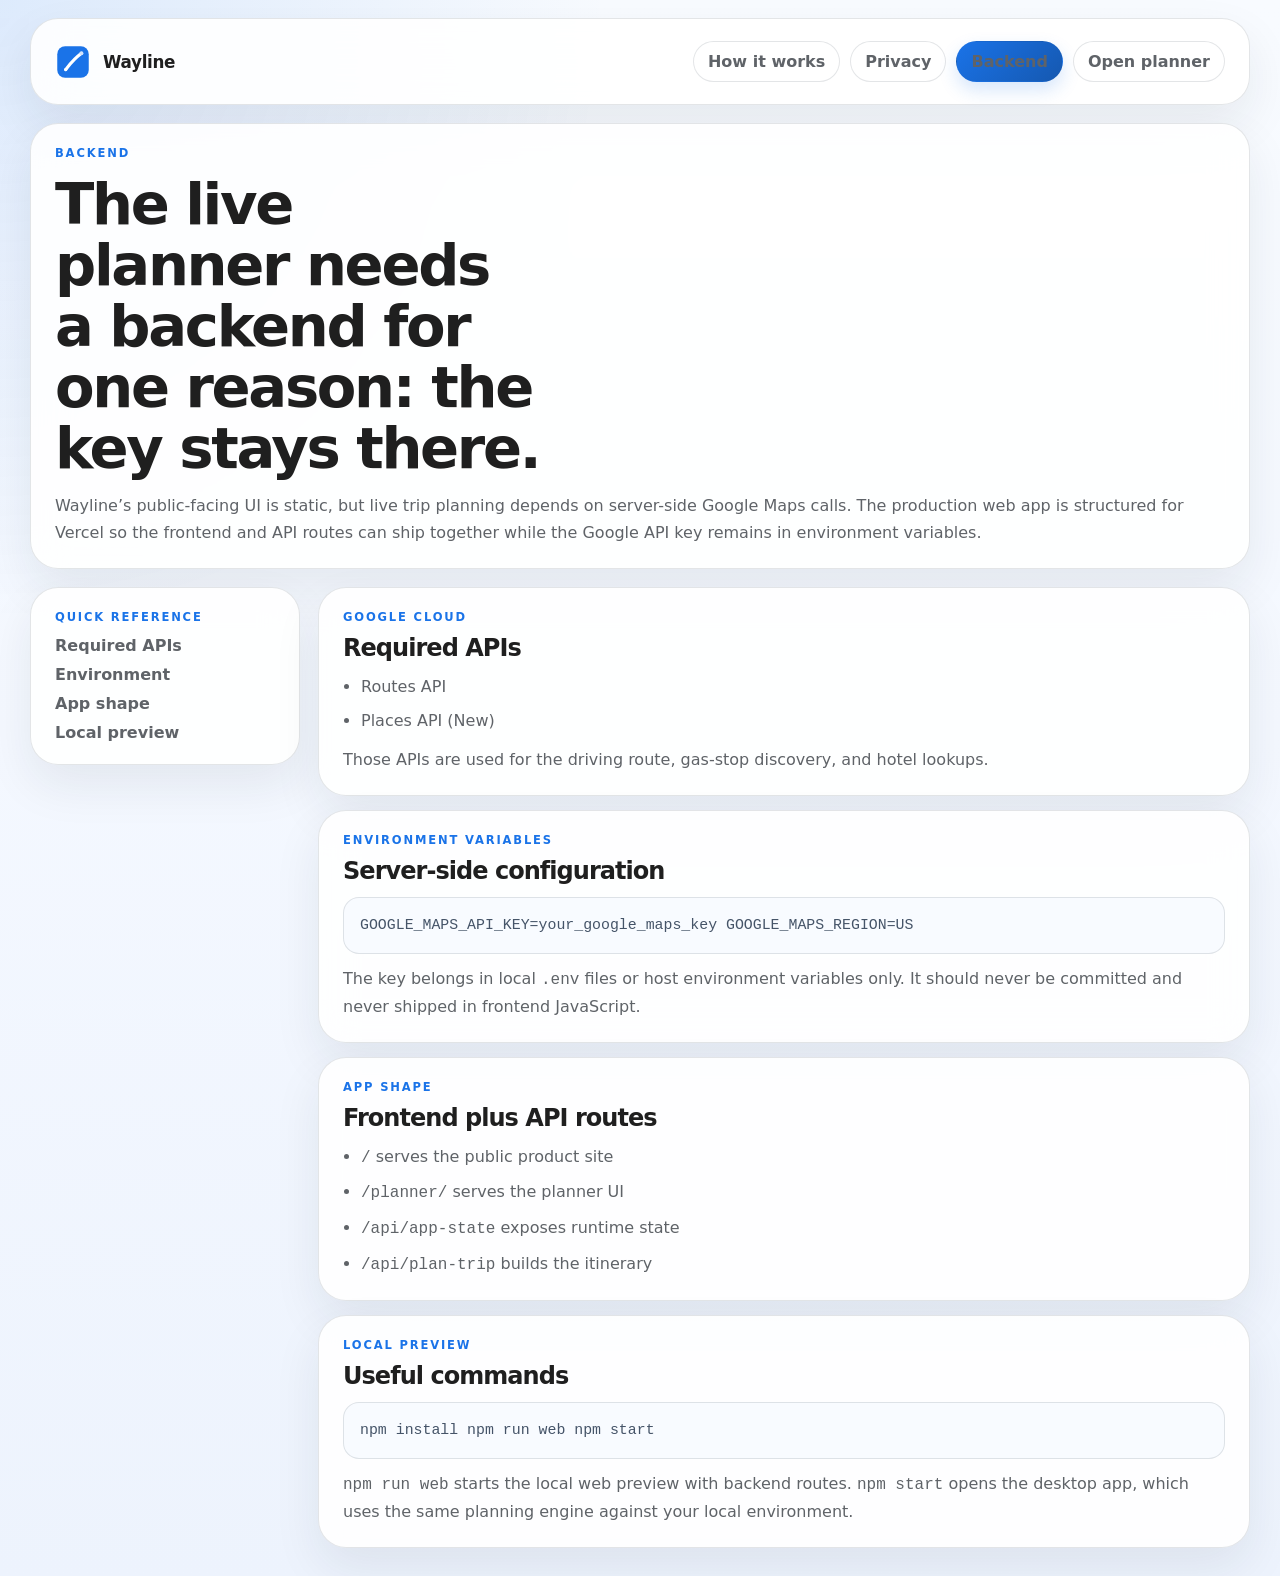
==== backend/index.html @ 6472df56 "Initial public Wayline site" ====
<!doctype html>
<html lang="en">
  <head>
    <meta charset="UTF-8" />
    <meta name="viewport" content="width=device-width, initial-scale=1.0" />
    <title>Wayline Backend</title>
    <link rel="icon" type="image/svg+xml" href="../assets/wayline-mark.svg" />
    <link rel="stylesheet" href="../styles.css" />
  </head>
  <body>
    <div class="site-shell">
      <header class="site-header">
        <a class="brand" href="../">
          <img src="../assets/wayline-mark.svg" alt="Wayline logo" />
          <span>Wayline</span>
        </a>

        <nav class="site-nav">
          <a href="../how-it-works/">How it works</a>
          <a href="../privacy/">Privacy</a>
          <a class="nav-emphasis" href="./">Backend</a>
          <a href="../planner/">Open planner</a>
        </nav>
      </header>

      <main>
        <section class="section doc-hero">
          <div class="eyebrow">Backend</div>
          <h1>The live planner needs a backend for one reason: the key stays there.</h1>
          <p>
            Wayline’s public-facing UI is static, but live trip planning depends on server-side Google Maps calls. The production web app is structured for Vercel so the frontend and API routes can ship together while the Google API key remains in environment variables.
          </p>
        </section>

        <div class="doc-grid">
          <aside class="toc">
            <div class="eyebrow">Quick reference</div>
            <nav>
              <a href="#apis">Required APIs</a>
              <a href="#env">Environment</a>
              <a href="#shape">App shape</a>
              <a href="#local">Local preview</a>
            </nav>
          </aside>

          <div class="doc-stack">
            <section class="doc-panel" id="apis">
              <div class="eyebrow">Google Cloud</div>
              <h2>Required APIs</h2>
              <ul class="plain-list">
                <li>Routes API</li>
                <li>Places API (New)</li>
              </ul>
              <p>Those APIs are used for the driving route, gas-stop discovery, and hotel lookups.</p>
            </section>

            <section class="doc-panel" id="env">
              <div class="eyebrow">Environment variables</div>
              <h2>Server-side configuration</h2>
              <div class="code-block">GOOGLE_MAPS_API_KEY=your_google_maps_key
GOOGLE_MAPS_REGION=US</div>
              <p>The key belongs in local <code>.env</code> files or host environment variables only. It should never be committed and never shipped in frontend JavaScript.</p>
            </section>

            <section class="doc-panel" id="shape">
              <div class="eyebrow">App shape</div>
              <h2>Frontend plus API routes</h2>
              <ul class="plain-list">
                <li><code>/</code> serves the public product site</li>
                <li><code>/planner/</code> serves the planner UI</li>
                <li><code>/api/app-state</code> exposes runtime state</li>
                <li><code>/api/plan-trip</code> builds the itinerary</li>
              </ul>
            </section>

            <section class="doc-panel" id="local">
              <div class="eyebrow">Local preview</div>
              <h2>Useful commands</h2>
              <div class="code-block">npm install
npm run web
npm start</div>
              <p>
                <code>npm run web</code> starts the local web preview with backend routes. <code>npm start</code> opens the desktop app, which uses the same planning engine against your local environment.
              </p>
            </section>
          </div>
        </div>
      </main>
    </div>
  </body>
</html>
---- styles.css ----
:root {
  --page: #f4f8ff;
  --page-deep: #edf3fd;
  --surface: rgba(255, 255, 255, 0.9);
  --surface-strong: rgba(255, 255, 255, 0.98);
  --surface-soft: #f8fbff;
  --line: rgba(59, 72, 89, 0.14);
  --line-strong: rgba(59, 72, 89, 0.22);
  --text: #1f1f1f;
  --muted: #5f6368;
  --muted-strong: #455468;
  --primary: #1a73e8;
  --primary-strong: #1558b0;
  --primary-soft: #e8f0fe;
  --shadow-lg: 0 20px 48px rgba(31, 41, 55, 0.08);
  --shadow-sm: 0 10px 24px rgba(31, 41, 55, 0.06);
  --radius-xl: 28px;
  --radius-lg: 22px;
  --radius-md: 16px;
  --font-body: system-ui, -apple-system, BlinkMacSystemFont, "Segoe UI", Roboto, Arial, sans-serif;
  --font-mono: "SFMono-Regular", Consolas, "Liberation Mono", monospace;
}

* {
  box-sizing: border-box;
}

html,
body {
  margin: 0;
  min-height: 100%;
  background:
    radial-gradient(circle at top left, rgba(26, 115, 232, 0.12), transparent 30%),
    linear-gradient(180deg, #f8fbff 0%, var(--page) 46%, var(--page-deep) 100%);
  color: var(--text);
  font-family: var(--font-body);
}

body {
  padding: 0 0 28px;
}

a {
  color: inherit;
  text-decoration: none;
}

img {
  display: block;
  max-width: 100%;
}

code {
  font-family: var(--font-mono);
}

.site-shell {
  width: min(1220px, calc(100% - 28px));
  margin: 18px auto 0;
}

.site-header,
.hero,
.section,
.quote-panel,
.toc,
.doc-panel {
  border: 1px solid var(--line);
  border-radius: var(--radius-xl);
  background: var(--surface);
  box-shadow: var(--shadow-lg);
  backdrop-filter: blur(18px);
}

.site-header,
.section,
.quote-panel,
.toc,
.doc-panel {
  padding: 22px 24px;
}

.site-header {
  display: flex;
  justify-content: space-between;
  align-items: center;
  gap: 16px;
}

.brand {
  display: inline-flex;
  align-items: center;
  gap: 12px;
  font-size: 1.05rem;
  font-weight: 700;
  letter-spacing: -0.02em;
}

.brand img {
  width: 36px;
  height: 36px;
}

.site-nav {
  display: flex;
  flex-wrap: wrap;
  align-items: center;
  justify-content: flex-end;
  gap: 10px;
}

.site-nav a,
.nav-emphasis,
.primary-link,
.secondary-link,
.mini-pill,
.tag-row span {
  display: inline-flex;
  align-items: center;
  justify-content: center;
  min-height: 40px;
  padding: 10px 14px;
  border-radius: 999px;
  border: 1px solid transparent;
  font-weight: 600;
  transition: transform 120ms ease, background 120ms ease, border-color 120ms ease, box-shadow 120ms ease;
}

.site-nav a {
  color: var(--muted);
}

.site-nav a:hover,
.primary-link:hover,
.secondary-link:hover {
  transform: translateY(-1px);
}

.nav-emphasis,
.primary-link {
  background: linear-gradient(135deg, var(--primary) 0%, var(--primary-strong) 100%);
  color: white;
  box-shadow: 0 8px 18px rgba(26, 115, 232, 0.18);
}

.secondary-link,
.mini-pill,
.tag-row span,
.site-nav a:not(.nav-emphasis) {
  border-color: var(--line);
  background: rgba(255, 255, 255, 0.88);
}

.hero,
.section,
.quote-panel {
  margin-top: 18px;
}

.hero {
  display: grid;
  grid-template-columns: minmax(0, 1.02fr) minmax(320px, 0.98fr);
  gap: 22px;
  padding: 28px;
  align-items: stretch;
}

.hero-copy,
.hero-panel,
.mini-board,
.section-heading,
.info-card,
.doc-hero,
.doc-panel {
  min-width: 0;
}

.eyebrow,
.mini-label {
  text-transform: uppercase;
  letter-spacing: 0.16em;
  font-size: 0.72rem;
  color: var(--primary);
  font-weight: 700;
}

.hero h1,
.hero h2,
.section-heading h2,
.info-card h3,
.doc-hero h1,
.doc-panel h2,
.doc-panel h3,
.quote-panel h2 {
  margin: 0;
  letter-spacing: -0.04em;
  line-height: 1.06;
  text-wrap: balance;
}

.hero h1 {
  max-width: 12ch;
  font-size: clamp(2.65rem, 5vw, 4.9rem);
}

.hero h2 {
  font-size: clamp(1.7rem, 2.6vw, 2.4rem);
}

.hero p,
.section-heading p,
.info-card p,
.hero-note,
.quote-panel p,
.doc-hero p,
.doc-panel p,
.doc-panel li,
.site-footer p {
  margin: 0;
  color: var(--muted);
  line-height: 1.66;
}

.hero-copy {
  display: grid;
  align-content: start;
  gap: 14px;
}

.cta-row,
.tag-row,
.quote-actions,
.doc-actions {
  display: flex;
  flex-wrap: wrap;
  gap: 10px;
}

.tag-row {
  margin-top: 6px;
}

.hero-panel {
  padding: 22px;
  border: 1px solid var(--line);
  border-radius: var(--radius-lg);
  background:
    linear-gradient(180deg, rgba(255, 255, 255, 0.98), rgba(245, 249, 255, 0.96)),
    radial-gradient(circle at top right, rgba(26, 115, 232, 0.12), transparent 26%);
  box-shadow: var(--shadow-sm);
}

.mini-board {
  display: grid;
  gap: 18px;
}

.mini-label-row,
.section-heading,
.quote-grid {
  display: flex;
  justify-content: space-between;
  align-items: flex-start;
  gap: 16px;
}

.mini-label-row > *,
.section-heading > *,
.quote-grid > * {
  min-width: 0;
}

.route-strip {
  display: grid;
  grid-template-columns: repeat(7, minmax(0, 1fr));
  gap: 8px;
  align-items: center;
}

.route-stop,
.info-card,
.mini-grid article {
  border: 1px solid var(--line);
  border-radius: var(--radius-lg);
  background: var(--surface-strong);
  box-shadow: var(--shadow-sm);
}

.route-stop {
  padding: 14px 12px;
  text-align: center;
}

.route-stop span {
  display: block;
  margin-bottom: 6px;
  color: var(--muted);
  font-size: 0.82rem;
}

.route-stop strong {
  display: block;
  font-size: 0.98rem;
}

.route-connector {
  height: 2px;
  border-radius: 999px;
  background: linear-gradient(90deg, rgba(26, 115, 232, 0.28), rgba(26, 115, 232, 0.72));
}

.mini-grid,
.card-grid,
.doc-stack {
  display: grid;
  gap: 14px;
}

.mini-grid {
  grid-template-columns: repeat(3, minmax(0, 1fr));
}

.mini-grid article,
.info-card {
  padding: 18px;
}

.mini-grid strong,
.info-card h3 {
  display: block;
  margin-bottom: 8px;
}

.hero-note {
  padding: 15px 16px;
  border-radius: var(--radius-md);
  background: var(--primary-soft);
  color: var(--muted-strong);
  border: 1px solid rgba(26, 115, 232, 0.14);
}

.section-heading {
  margin-bottom: 18px;
}

.section-heading h2 {
  font-size: clamp(2rem, 3.8vw, 3.4rem);
  max-width: 15ch;
}

.section-heading p {
  max-width: 40rem;
}

.four-up {
  grid-template-columns: repeat(4, minmax(0, 1fr));
}

.three-up {
  grid-template-columns: repeat(3, minmax(0, 1fr));
}

.split {
  grid-template-columns: repeat(2, minmax(0, 1fr));
}

.plain-list,
.steps {
  margin: 0;
  padding-left: 18px;
  color: var(--muted);
  line-height: 1.66;
}

.plain-list li + li,
.steps li + li {
  margin-top: 8px;
}

.quote-panel {
  padding: 26px 28px;
  background:
    linear-gradient(180deg, rgba(255, 255, 255, 0.98), rgba(245, 249, 255, 0.94)),
    radial-gradient(circle at top right, rgba(26, 115, 232, 0.1), transparent 28%);
}

.quote-grid {
  align-items: center;
}

.quote-actions {
  flex-direction: column;
  align-items: flex-start;
  max-width: 32rem;
}

.doc-hero {
  display: grid;
  gap: 14px;
}

.doc-hero h1 {
  font-size: clamp(2.4rem, 4.5vw, 4.4rem);
  max-width: 13ch;
}

.doc-grid {
  display: grid;
  grid-template-columns: 270px minmax(0, 1fr);
  gap: 18px;
  margin-top: 18px;
}

.toc {
  position: sticky;
  top: 18px;
  align-self: start;
}

.toc nav {
  display: grid;
  gap: 10px;
  margin-top: 12px;
}

.toc a {
  color: var(--muted);
  font-weight: 600;
}

.toc a:hover {
  color: var(--muted-strong);
}

.doc-panel {
  display: grid;
  gap: 12px;
}

.code-block {
  margin: 0;
  padding: 16px;
  border-radius: var(--radius-md);
  border: 1px solid var(--line);
  background: var(--surface-soft);
  overflow-x: auto;
  font-family: var(--font-mono);
  font-size: 0.93rem;
  line-height: 1.58;
  color: var(--muted-strong);
}

.site-footer {
  display: flex;
  justify-content: space-between;
  align-items: flex-start;
  gap: 18px;
  margin-top: 18px;
  padding: 18px 6px 0;
}

.site-footer strong {
  display: block;
  margin-bottom: 6px;
}

.footer-links {
  display: flex;
  flex-wrap: wrap;
  gap: 16px;
  justify-content: flex-end;
}

.footer-links a {
  color: var(--muted);
  font-weight: 600;
}

.footer-links a:hover {
  color: var(--muted-strong);
}

@media (max-width: 1160px) {
  .hero,
  .four-up,
  .three-up,
  .split,
  .mini-grid,
  .doc-grid {
    grid-template-columns: 1fr;
  }

  .route-strip {
    grid-template-columns: 1fr;
  }

  .route-connector {
    height: 14px;
    width: 2px;
    justify-self: center;
  }

  .section-heading,
  .mini-label-row,
  .quote-grid,
  .site-footer {
    flex-direction: column;
  }

  .section-heading h2,
  .doc-hero h1 {
    max-width: none;
  }

  .toc {
    position: static;
  }
}

@media (max-width: 760px) {
  .site-shell {
    width: min(100% - 18px, 1220px);
    margin-top: 10px;
  }

  .site-header,
  .hero,
  .section,
  .quote-panel,
  .toc,
  .doc-panel {
    padding: 18px;
  }

  .site-header {
    flex-direction: column;
    align-items: flex-start;
  }

  .site-nav {
    width: 100%;
    justify-content: flex-start;
  }

  .hero h1 {
    max-width: none;
    font-size: 2.75rem;
  }

  .section-heading h2 {
    font-size: 2.25rem;
  }
}
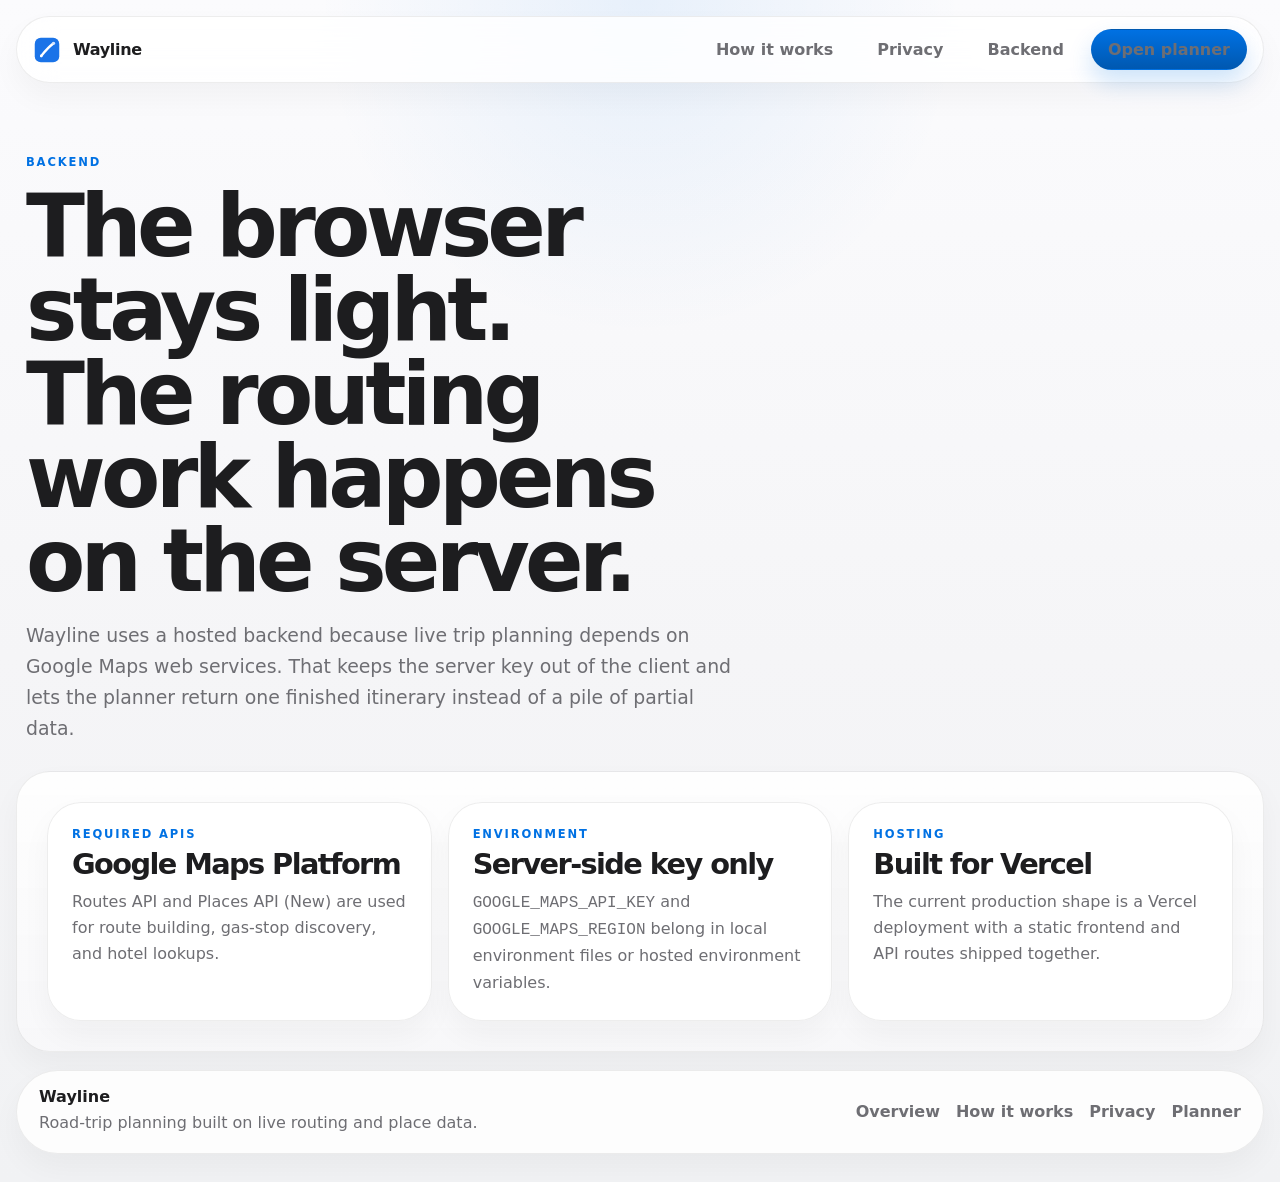
==== commit 145476d3: "Refresh Wayline public site" ====
--- a/backend/index.html
+++ b/backend/index.html
@@ -18,74 +18,56 @@
         <nav class="site-nav">
           <a href="../how-it-works/">How it works</a>
           <a href="../privacy/">Privacy</a>
-          <a class="nav-emphasis" href="./">Backend</a>
-          <a href="../planner/">Open planner</a>
+          <a class="nav-current" href="./">Backend</a>
+          <a class="nav-action" href="../planner/">Open planner</a>
         </nav>
       </header>
 
       <main>
-        <section class="section doc-hero">
-          <div class="eyebrow">Backend</div>
-          <h1>The live planner needs a backend for one reason: the key stays there.</h1>
-          <p>
-            Wayline’s public-facing UI is static, but live trip planning depends on server-side Google Maps calls. The production web app is structured for Vercel so the frontend and API routes can ship together while the Google API key remains in environment variables.
-          </p>
+        <section class="hero hero-page">
+          <div class="hero-copy">
+            <div class="eyebrow">Backend</div>
+            <h1>The browser stays light. The routing work happens on the server.</h1>
+            <p class="hero-summary">
+              Wayline uses a hosted backend because live trip planning depends on Google Maps web services. That keeps the server key out of the client and lets the planner return one finished itinerary instead of a pile of partial data.
+            </p>
+          </div>
         </section>
 
-        <div class="doc-grid">
-          <aside class="toc">
-            <div class="eyebrow">Quick reference</div>
-            <nav>
-              <a href="#apis">Required APIs</a>
-              <a href="#env">Environment</a>
-              <a href="#shape">App shape</a>
-              <a href="#local">Local preview</a>
-            </nav>
-          </aside>
+        <section class="section section-dark">
+          <div class="feature-grid">
+            <article class="feature-card">
+              <div class="mini-label">Required APIs</div>
+              <h3>Google Maps Platform</h3>
+              <p>Routes API and Places API (New) are used for route building, gas-stop discovery, and hotel lookups.</p>
+            </article>
+            <article class="feature-card">
+              <div class="mini-label">Environment</div>
+              <h3>Server-side key only</h3>
+              <p><code>GOOGLE_MAPS_API_KEY</code> and <code>GOOGLE_MAPS_REGION</code> belong in local environment files or hosted environment variables.</p>
+            </article>
+            <article class="feature-card">
+              <div class="mini-label">Hosting</div>
+              <h3>Built for Vercel</h3>
+              <p>The current production shape is a Vercel deployment with a static frontend and API routes shipped together.</p>
+            </article>
+          </div>
+        </section>
+      </main>
 
-          <div class="doc-stack">
-            <section class="doc-panel" id="apis">
-              <div class="eyebrow">Google Cloud</div>
-              <h2>Required APIs</h2>
-              <ul class="plain-list">
-                <li>Routes API</li>
-                <li>Places API (New)</li>
-              </ul>
-              <p>Those APIs are used for the driving route, gas-stop discovery, and hotel lookups.</p>
-            </section>
+      <footer class="site-footer">
+        <div>
+          <strong>Wayline</strong>
+          <p>Road-trip planning built on live routing and place data.</p>
+        </div>
 
-            <section class="doc-panel" id="env">
-              <div class="eyebrow">Environment variables</div>
-              <h2>Server-side configuration</h2>
-              <div class="code-block">GOOGLE_MAPS_API_KEY=your_google_maps_key
-GOOGLE_MAPS_REGION=US</div>
-              <p>The key belongs in local <code>.env</code> files or host environment variables only. It should never be committed and never shipped in frontend JavaScript.</p>
-            </section>
-
-            <section class="doc-panel" id="shape">
-              <div class="eyebrow">App shape</div>
-              <h2>Frontend plus API routes</h2>
-              <ul class="plain-list">
-                <li><code>/</code> serves the public product site</li>
-                <li><code>/planner/</code> serves the planner UI</li>
-                <li><code>/api/app-state</code> exposes runtime state</li>
-                <li><code>/api/plan-trip</code> builds the itinerary</li>
-              </ul>
-            </section>
-
-            <section class="doc-panel" id="local">
-              <div class="eyebrow">Local preview</div>
-              <h2>Useful commands</h2>
-              <div class="code-block">npm install
-npm run web
-npm start</div>
-              <p>
-                <code>npm run web</code> starts the local web preview with backend routes. <code>npm start</code> opens the desktop app, which uses the same planning engine against your local environment.
-              </p>
-            </section>
-          </div>
+        <div class="footer-links">
+          <a href="../">Overview</a>
+          <a href="../how-it-works/">How it works</a>
+          <a href="../privacy/">Privacy</a>
+          <a href="../planner/">Planner</a>
         </div>
-      </main>
+      </footer>
     </div>
   </body>
 </html>
--- a/styles.css
+++ b/styles.css
@@ -1,23 +1,20 @@
 :root {
-  --page: #f4f8ff;
-  --page-deep: #edf3fd;
-  --surface: rgba(255, 255, 255, 0.9);
-  --surface-strong: rgba(255, 255, 255, 0.98);
-  --surface-soft: #f8fbff;
-  --line: rgba(59, 72, 89, 0.14);
-  --line-strong: rgba(59, 72, 89, 0.22);
-  --text: #1f1f1f;
-  --muted: #5f6368;
-  --muted-strong: #455468;
-  --primary: #1a73e8;
-  --primary-strong: #1558b0;
-  --primary-soft: #e8f0fe;
-  --shadow-lg: 0 20px 48px rgba(31, 41, 55, 0.08);
-  --shadow-sm: 0 10px 24px rgba(31, 41, 55, 0.06);
-  --radius-xl: 28px;
-  --radius-lg: 22px;
-  --radius-md: 16px;
-  --font-body: system-ui, -apple-system, BlinkMacSystemFont, "Segoe UI", Roboto, Arial, sans-serif;
+  --bg: #f5f5f7;
+  --surface: rgba(255, 255, 255, 0.82);
+  --surface-strong: rgba(255, 255, 255, 0.96);
+  --surface-dark: #ffffff;
+  --text: #1d1d1f;
+  --muted: #6e6e73;
+  --line: rgba(29, 29, 31, 0.08);
+  --line-strong: rgba(29, 29, 31, 0.12);
+  --accent: #0071e3;
+  --accent-strong: #0058b0;
+  --shadow: 0 24px 60px rgba(0, 0, 0, 0.06);
+  --shadow-soft: 0 14px 30px rgba(0, 0, 0, 0.04);
+  --radius-xl: 34px;
+  --radius-lg: 26px;
+  --radius-md: 18px;
+  --font-body: system-ui, -apple-system, BlinkMacSystemFont, "Segoe UI", Roboto, Helvetica, Arial, sans-serif;
   --font-mono: "SFMono-Regular", Consolas, "Liberation Mono", monospace;
 }
 
@@ -30,14 +27,14 @@
   margin: 0;
   min-height: 100%;
   background:
-    radial-gradient(circle at top left, rgba(26, 115, 232, 0.12), transparent 30%),
-    linear-gradient(180deg, #f8fbff 0%, var(--page) 46%, var(--page-deep) 100%);
+    radial-gradient(circle at top center, rgba(0, 113, 227, 0.08), transparent 24%),
+    linear-gradient(180deg, #fbfbfd 0%, var(--bg) 55%, #f1f2f4 100%);
   color: var(--text);
   font-family: var(--font-body);
 }
 
 body {
-  padding: 0 0 28px;
+  padding-bottom: 28px;
 }
 
 a {
@@ -55,79 +52,102 @@
 }
 
 .site-shell {
-  width: min(1220px, calc(100% - 28px));
-  margin: 18px auto 0;
+  width: min(1280px, calc(100% - 32px));
+  margin: 16px auto 0;
 }
 
 .site-header,
-.hero,
+.showcase-window,
 .section,
-.quote-panel,
-.toc,
-.doc-panel {
+.statement-band,
+.closing-band,
+.site-footer,
+.feature-card,
+.process-card {
   border: 1px solid var(--line);
+  background: var(--surface);
+  box-shadow: var(--shadow-soft);
+  backdrop-filter: blur(18px);
+}
+
+.site-header,
+.statement-band,
+.closing-band,
+.site-footer {
+  border-radius: 999px;
+}
+
+.showcase-window,
+.section,
+.feature-card,
+.process-card {
   border-radius: var(--radius-xl);
-  background: var(--surface);
-  box-shadow: var(--shadow-lg);
-  backdrop-filter: blur(18px);
-}
-
-.site-header,
-.section,
-.quote-panel,
-.toc,
-.doc-panel {
-  padding: 22px 24px;
 }
 
 .site-header {
   display: flex;
   justify-content: space-between;
   align-items: center;
-  gap: 16px;
+  gap: 18px;
+  padding: 12px 16px;
 }
 
 .brand {
   display: inline-flex;
   align-items: center;
   gap: 12px;
-  font-size: 1.05rem;
+  font-size: 1rem;
   font-weight: 700;
   letter-spacing: -0.02em;
 }
 
 .brand img {
-  width: 36px;
-  height: 36px;
+  width: 28px;
+  height: 28px;
 }
 
 .site-nav {
   display: flex;
   flex-wrap: wrap;
   align-items: center;
-  justify-content: flex-end;
   gap: 10px;
 }
 
 .site-nav a,
-.nav-emphasis,
 .primary-link,
-.secondary-link,
-.mini-pill,
-.tag-row span {
+.secondary-link {
   display: inline-flex;
   align-items: center;
   justify-content: center;
   min-height: 40px;
-  padding: 10px 14px;
+  padding: 10px 16px;
   border-radius: 999px;
   border: 1px solid transparent;
   font-weight: 600;
-  transition: transform 120ms ease, background 120ms ease, border-color 120ms ease, box-shadow 120ms ease;
+  transition: transform 120ms ease, background 120ms ease, border-color 120ms ease;
 }
 
 .site-nav a {
   color: var(--muted);
+}
+
+.nav-current {
+  background: rgba(255, 255, 255, 0.9);
+  border-color: var(--line);
+  color: var(--text);
+}
+
+.nav-action,
+.primary-link {
+  background: linear-gradient(180deg, var(--accent) 0%, var(--accent-strong) 100%);
+  color: white;
+  box-shadow: 0 12px 24px rgba(0, 113, 227, 0.2);
+}
+
+.secondary-link {
+  border-color: var(--line);
+  background: rgba(255, 255, 255, 0.9);
+  color: var(--text);
 }
 
 .site-nav a:hover,
@@ -136,339 +156,298 @@
   transform: translateY(-1px);
 }
 
-.nav-emphasis,
-.primary-link {
-  background: linear-gradient(135deg, var(--primary) 0%, var(--primary-strong) 100%);
-  color: white;
-  box-shadow: 0 8px 18px rgba(26, 115, 232, 0.18);
-}
-
-.secondary-link,
-.mini-pill,
-.tag-row span,
-.site-nav a:not(.nav-emphasis) {
-  border-color: var(--line);
-  background: rgba(255, 255, 255, 0.88);
-}
-
 .hero,
 .section,
-.quote-panel {
+.statement-band,
+.closing-band {
   margin-top: 18px;
 }
 
-.hero {
-  display: grid;
-  grid-template-columns: minmax(0, 1.02fr) minmax(320px, 0.98fr);
-  gap: 22px;
-  padding: 28px;
-  align-items: stretch;
-}
-
-.hero-copy,
-.hero-panel,
-.mini-board,
-.section-heading,
-.info-card,
-.doc-hero,
-.doc-panel {
-  min-width: 0;
+.hero-home {
+  display: grid;
+  gap: 28px;
+  padding: 42px 12px 0;
+}
+
+.hero-page {
+  padding: 54px 10px 8px;
+}
+
+.hero-copy {
+  display: grid;
+  gap: 16px;
+  justify-items: start;
+}
+
+.hero-copy-center {
+  justify-items: center;
+  text-align: center;
 }
 
 .eyebrow,
-.mini-label {
+.mini-label,
+.metric-kicker {
   text-transform: uppercase;
   letter-spacing: 0.16em;
   font-size: 0.72rem;
-  color: var(--primary);
   font-weight: 700;
+  color: var(--accent);
 }
 
 .hero h1,
-.hero h2,
+.statement-copy h2,
 .section-heading h2,
-.info-card h3,
-.doc-hero h1,
-.doc-panel h2,
-.doc-panel h3,
-.quote-panel h2 {
+.feature-card h3,
+.process-card h3,
+.showcase-summary h2,
+.detail-card h3,
+.closing-band h2 {
   margin: 0;
-  letter-spacing: -0.04em;
-  line-height: 1.06;
+  letter-spacing: -0.055em;
+  line-height: 0.97;
   text-wrap: balance;
 }
 
 .hero h1 {
+  max-width: 11ch;
+  font-size: clamp(3.25rem, 8vw, 6.8rem);
+}
+
+.hero-page h1 {
   max-width: 12ch;
-  font-size: clamp(2.65rem, 5vw, 4.9rem);
-}
-
-.hero h2 {
-  font-size: clamp(1.7rem, 2.6vw, 2.4rem);
-}
-
-.hero p,
+  font-size: clamp(3rem, 7vw, 5.4rem);
+}
+
+.hero-summary,
+.statement-band p,
 .section-heading p,
-.info-card p,
-.hero-note,
-.quote-panel p,
-.doc-hero p,
-.doc-panel p,
-.doc-panel li,
+.feature-card p,
+.process-card p,
+.showcase-summary p,
+.detail-card p,
+.closing-actions p,
 .site-footer p {
   margin: 0;
   color: var(--muted);
-  line-height: 1.66;
-}
-
-.hero-copy {
-  display: grid;
+  line-height: 1.65;
+}
+
+.hero-summary {
+  max-width: 720px;
+  font-size: 1.18rem;
+}
+
+.cta-row {
+  display: flex;
+  flex-wrap: wrap;
+  gap: 12px;
+}
+
+.showcase-window {
+  overflow: hidden;
+  background: rgba(255, 255, 255, 0.9);
+}
+
+.window-bar {
+  display: flex;
+  gap: 8px;
+  padding: 16px 18px 0;
+}
+
+.window-bar span {
+  width: 10px;
+  height: 10px;
+  border-radius: 50%;
+  background: rgba(29, 29, 31, 0.14);
+}
+
+.showcase-grid {
+  display: grid;
+  grid-template-columns: minmax(280px, 0.92fr) minmax(0, 1.08fr);
+  gap: 28px;
+  padding: 24px 28px 30px;
+}
+
+.showcase-summary {
+  display: grid;
+  gap: 14px;
+}
+
+.showcase-summary h2 {
+  font-size: clamp(2rem, 3vw, 3rem);
+}
+
+.metric-row,
+.detail-grid,
+.feature-grid,
+.process-grid,
+.footer-links {
+  display: grid;
+  gap: 16px;
+}
+
+.metric-row {
+  grid-template-columns: repeat(3, minmax(0, 1fr));
+}
+
+.metric-row strong {
+  display: block;
+  margin-top: 6px;
+  font-size: 1.4rem;
+  letter-spacing: -0.04em;
+}
+
+.showcase-route {
+  display: grid;
+  gap: 18px;
   align-content: start;
-  gap: 14px;
-}
-
-.cta-row,
-.tag-row,
-.quote-actions,
-.doc-actions {
-  display: flex;
-  flex-wrap: wrap;
-  gap: 10px;
-}
-
-.tag-row {
-  margin-top: 6px;
-}
-
-.hero-panel {
-  padding: 22px;
+}
+
+.route-pill-row {
+  display: grid;
+  grid-template-columns: repeat(4, minmax(0, 1fr));
+  gap: 12px;
+}
+
+.route-pill-row span {
+  display: inline-flex;
+  align-items: center;
+  justify-content: center;
+  min-height: 54px;
+  padding: 10px 12px;
+  border: 1px solid var(--line);
+  border-radius: 18px;
+  background: var(--surface-strong);
+  font-weight: 600;
+  text-align: center;
+}
+
+.route-line {
+  height: 1px;
+  margin: 0 10px;
+  background: linear-gradient(90deg, rgba(0, 113, 227, 0.24), rgba(0, 113, 227, 0.7));
+}
+
+.detail-grid {
+  grid-template-columns: repeat(2, minmax(0, 1fr));
+}
+
+.detail-card {
+  padding: 18px 20px;
   border: 1px solid var(--line);
   border-radius: var(--radius-lg);
+  background: rgba(255, 255, 255, 0.82);
+}
+
+.detail-card h3 {
+  margin: 6px 0 10px;
+  font-size: 1.55rem;
+  line-height: 1.02;
+}
+
+.statement-band,
+.closing-band {
+  display: flex;
+  justify-content: space-between;
+  align-items: center;
+  gap: 24px;
+  padding: 22px 26px;
+}
+
+.statement-copy,
+.closing-actions {
+  min-width: 0;
+}
+
+.statement-copy h2,
+.closing-band h2 {
+  max-width: 11ch;
+  font-size: clamp(2.1rem, 5vw, 4rem);
+}
+
+.statement-band p {
+  max-width: 34rem;
+}
+
+.section {
+  padding: 30px;
+  background: rgba(255, 255, 255, 0.72);
+}
+
+.section-dark {
   background:
-    linear-gradient(180deg, rgba(255, 255, 255, 0.98), rgba(245, 249, 255, 0.96)),
-    radial-gradient(circle at top right, rgba(26, 115, 232, 0.12), transparent 26%);
-  box-shadow: var(--shadow-sm);
-}
-
-.mini-board {
-  display: grid;
-  gap: 18px;
-}
-
-.mini-label-row,
-.section-heading,
-.quote-grid {
+    linear-gradient(180deg, rgba(255, 255, 255, 0.88), rgba(248, 248, 250, 0.9));
+}
+
+.section-heading {
   display: flex;
   justify-content: space-between;
-  align-items: flex-start;
-  gap: 16px;
-}
-
-.mini-label-row > *,
-.section-heading > *,
-.quote-grid > * {
-  min-width: 0;
-}
-
-.route-strip {
-  display: grid;
-  grid-template-columns: repeat(7, minmax(0, 1fr));
-  gap: 8px;
-  align-items: center;
-}
-
-.route-stop,
-.info-card,
-.mini-grid article {
-  border: 1px solid var(--line);
-  border-radius: var(--radius-lg);
+  align-items: flex-end;
+  gap: 24px;
+  margin-bottom: 22px;
+}
+
+.section-heading-compact h2 {
+  max-width: 12ch;
+  font-size: clamp(2.2rem, 5vw, 4.2rem);
+}
+
+.section-heading p {
+  max-width: 34rem;
+}
+
+.feature-grid {
+  grid-template-columns: repeat(3, minmax(0, 1fr));
+}
+
+.process-grid {
+  grid-template-columns: repeat(3, minmax(0, 1fr));
+}
+
+.feature-card,
+.process-card {
+  padding: 24px;
   background: var(--surface-strong);
-  box-shadow: var(--shadow-sm);
-}
-
-.route-stop {
-  padding: 14px 12px;
-  text-align: center;
-}
-
-.route-stop span {
-  display: block;
-  margin-bottom: 6px;
+}
+
+.feature-card h3,
+.process-card h3 {
+  margin: 10px 0 10px;
+  font-size: 1.8rem;
+}
+
+.step-number {
+  display: inline-flex;
+  margin-bottom: 10px;
   color: var(--muted);
-  font-size: 0.82rem;
-}
-
-.route-stop strong {
-  display: block;
-  font-size: 0.98rem;
-}
-
-.route-connector {
-  height: 2px;
-  border-radius: 999px;
-  background: linear-gradient(90deg, rgba(26, 115, 232, 0.28), rgba(26, 115, 232, 0.72));
-}
-
-.mini-grid,
-.card-grid,
-.doc-stack {
+  font-size: 0.88rem;
+  font-weight: 700;
+  letter-spacing: 0.12em;
+}
+
+.closing-actions {
   display: grid;
   gap: 14px;
-}
-
-.mini-grid {
-  grid-template-columns: repeat(3, minmax(0, 1fr));
-}
-
-.mini-grid article,
-.info-card {
-  padding: 18px;
-}
-
-.mini-grid strong,
-.info-card h3 {
-  display: block;
-  margin-bottom: 8px;
-}
-
-.hero-note {
-  padding: 15px 16px;
-  border-radius: var(--radius-md);
-  background: var(--primary-soft);
-  color: var(--muted-strong);
-  border: 1px solid rgba(26, 115, 232, 0.14);
-}
-
-.section-heading {
-  margin-bottom: 18px;
-}
-
-.section-heading h2 {
-  font-size: clamp(2rem, 3.8vw, 3.4rem);
-  max-width: 15ch;
-}
-
-.section-heading p {
-  max-width: 40rem;
-}
-
-.four-up {
-  grid-template-columns: repeat(4, minmax(0, 1fr));
-}
-
-.three-up {
-  grid-template-columns: repeat(3, minmax(0, 1fr));
-}
-
-.split {
-  grid-template-columns: repeat(2, minmax(0, 1fr));
-}
-
-.plain-list,
-.steps {
-  margin: 0;
-  padding-left: 18px;
-  color: var(--muted);
-  line-height: 1.66;
-}
-
-.plain-list li + li,
-.steps li + li {
-  margin-top: 8px;
-}
-
-.quote-panel {
-  padding: 26px 28px;
-  background:
-    linear-gradient(180deg, rgba(255, 255, 255, 0.98), rgba(245, 249, 255, 0.94)),
-    radial-gradient(circle at top right, rgba(26, 115, 232, 0.1), transparent 28%);
-}
-
-.quote-grid {
-  align-items: center;
-}
-
-.quote-actions {
-  flex-direction: column;
-  align-items: flex-start;
-  max-width: 32rem;
-}
-
-.doc-hero {
-  display: grid;
-  gap: 14px;
-}
-
-.doc-hero h1 {
-  font-size: clamp(2.4rem, 4.5vw, 4.4rem);
-  max-width: 13ch;
-}
-
-.doc-grid {
-  display: grid;
-  grid-template-columns: 270px minmax(0, 1fr);
+  max-width: 30rem;
+}
+
+.site-footer {
+  display: flex;
+  justify-content: space-between;
+  align-items: center;
   gap: 18px;
   margin-top: 18px;
-}
-
-.toc {
-  position: sticky;
-  top: 18px;
-  align-self: start;
-}
-
-.toc nav {
-  display: grid;
-  gap: 10px;
-  margin-top: 12px;
-}
-
-.toc a {
-  color: var(--muted);
-  font-weight: 600;
-}
-
-.toc a:hover {
-  color: var(--muted-strong);
-}
-
-.doc-panel {
-  display: grid;
-  gap: 12px;
-}
-
-.code-block {
-  margin: 0;
-  padding: 16px;
-  border-radius: var(--radius-md);
-  border: 1px solid var(--line);
-  background: var(--surface-soft);
-  overflow-x: auto;
-  font-family: var(--font-mono);
-  font-size: 0.93rem;
-  line-height: 1.58;
-  color: var(--muted-strong);
-}
-
-.site-footer {
-  display: flex;
-  justify-content: space-between;
-  align-items: flex-start;
-  gap: 18px;
-  margin-top: 18px;
-  padding: 18px 6px 0;
+  padding: 16px 22px;
 }
 
 .site-footer strong {
   display: block;
-  margin-bottom: 6px;
+  margin-bottom: 4px;
 }
 
 .footer-links {
-  display: flex;
-  flex-wrap: wrap;
-  gap: 16px;
-  justify-content: flex-end;
+  grid-auto-flow: column;
+  align-items: center;
 }
 
 .footer-links a {
@@ -477,58 +456,57 @@
 }
 
 .footer-links a:hover {
-  color: var(--muted-strong);
-}
-
-@media (max-width: 1160px) {
-  .hero,
-  .four-up,
-  .three-up,
-  .split,
-  .mini-grid,
-  .doc-grid {
+  color: var(--text);
+}
+
+@media (max-width: 1120px) {
+  .showcase-grid,
+  .feature-grid,
+  .process-grid,
+  .detail-grid,
+  .metric-row {
     grid-template-columns: 1fr;
   }
 
-  .route-strip {
-    grid-template-columns: 1fr;
-  }
-
-  .route-connector {
-    height: 14px;
-    width: 2px;
-    justify-self: center;
-  }
-
+  .statement-band,
+  .closing-band,
   .section-heading,
-  .mini-label-row,
-  .quote-grid,
   .site-footer {
     flex-direction: column;
-  }
-
-  .section-heading h2,
-  .doc-hero h1 {
+    align-items: flex-start;
+  }
+
+  .statement-copy h2,
+  .closing-band h2,
+  .section-heading-compact h2,
+  .hero-page h1 {
     max-width: none;
   }
 
-  .toc {
-    position: static;
+  .footer-links {
+    grid-auto-flow: row;
   }
 }
 
 @media (max-width: 760px) {
   .site-shell {
-    width: min(100% - 18px, 1220px);
+    width: min(100% - 18px, 1280px);
     margin-top: 10px;
   }
 
   .site-header,
-  .hero,
+  .statement-band,
+  .closing-band,
+  .site-footer {
+    border-radius: 28px;
+  }
+
+  .site-header,
+  .statement-band,
+  .closing-band,
+  .site-footer,
   .section,
-  .quote-panel,
-  .toc,
-  .doc-panel {
+  .showcase-grid {
     padding: 18px;
   }
 
@@ -539,15 +517,14 @@
 
   .site-nav {
     width: 100%;
-    justify-content: flex-start;
+  }
+
+  .route-pill-row {
+    grid-template-columns: 1fr;
   }
 
   .hero h1 {
     max-width: none;
-    font-size: 2.75rem;
-  }
-
-  .section-heading h2 {
-    font-size: 2.25rem;
-  }
-}
+    font-size: 3rem;
+  }
+}
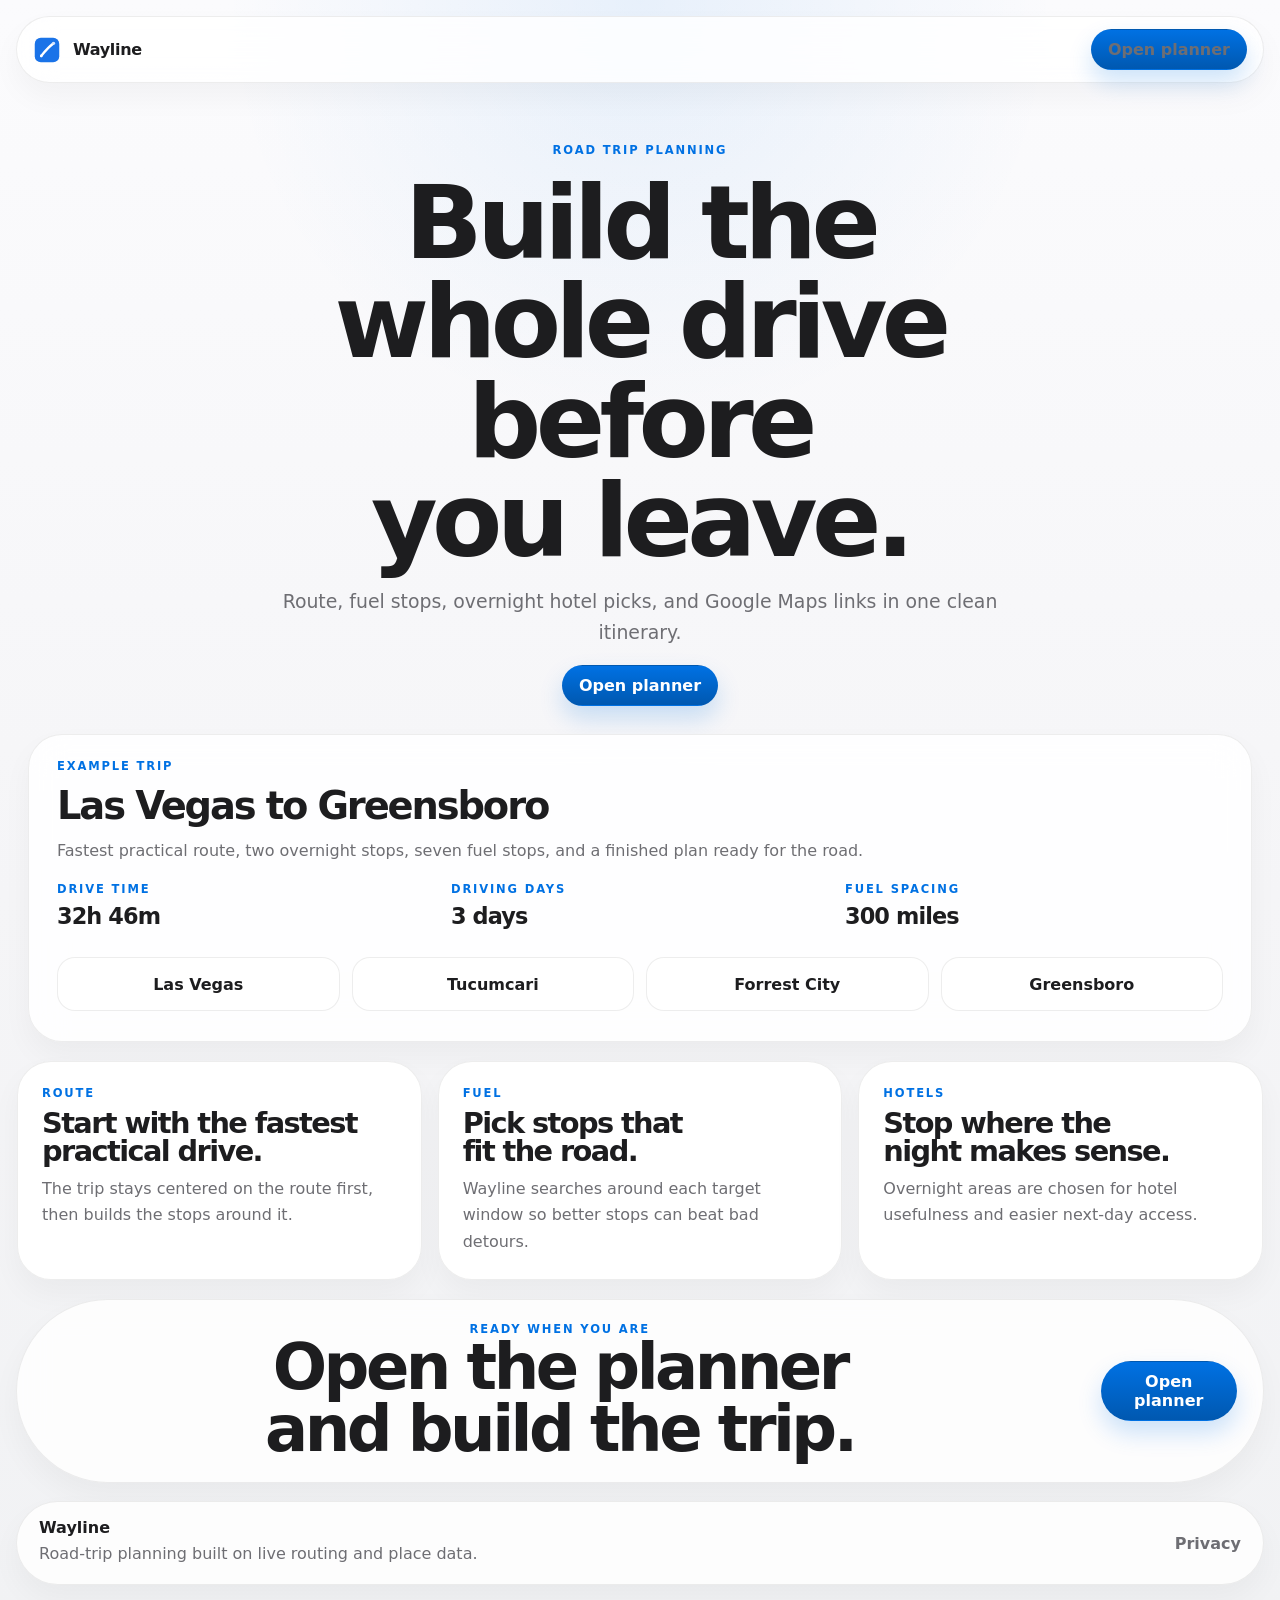
==== commit dec1a895: "Simplify Wayline public site" ====
--- a/backend/index.html
+++ b/backend/index.html
@@ -2,72 +2,11 @@
 <html lang="en">
   <head>
     <meta charset="UTF-8" />
+    <meta http-equiv="refresh" content="0; url=../" />
     <meta name="viewport" content="width=device-width, initial-scale=1.0" />
-    <title>Wayline Backend</title>
-    <link rel="icon" type="image/svg+xml" href="../assets/wayline-mark.svg" />
-    <link rel="stylesheet" href="../styles.css" />
+    <title>Redirecting…</title>
   </head>
   <body>
-    <div class="site-shell">
-      <header class="site-header">
-        <a class="brand" href="../">
-          <img src="../assets/wayline-mark.svg" alt="Wayline logo" />
-          <span>Wayline</span>
-        </a>
-
-        <nav class="site-nav">
-          <a href="../how-it-works/">How it works</a>
-          <a href="../privacy/">Privacy</a>
-          <a class="nav-current" href="./">Backend</a>
-          <a class="nav-action" href="../planner/">Open planner</a>
-        </nav>
-      </header>
-
-      <main>
-        <section class="hero hero-page">
-          <div class="hero-copy">
-            <div class="eyebrow">Backend</div>
-            <h1>The browser stays light. The routing work happens on the server.</h1>
-            <p class="hero-summary">
-              Wayline uses a hosted backend because live trip planning depends on Google Maps web services. That keeps the server key out of the client and lets the planner return one finished itinerary instead of a pile of partial data.
-            </p>
-          </div>
-        </section>
-
-        <section class="section section-dark">
-          <div class="feature-grid">
-            <article class="feature-card">
-              <div class="mini-label">Required APIs</div>
-              <h3>Google Maps Platform</h3>
-              <p>Routes API and Places API (New) are used for route building, gas-stop discovery, and hotel lookups.</p>
-            </article>
-            <article class="feature-card">
-              <div class="mini-label">Environment</div>
-              <h3>Server-side key only</h3>
-              <p><code>GOOGLE_MAPS_API_KEY</code> and <code>GOOGLE_MAPS_REGION</code> belong in local environment files or hosted environment variables.</p>
-            </article>
-            <article class="feature-card">
-              <div class="mini-label">Hosting</div>
-              <h3>Built for Vercel</h3>
-              <p>The current production shape is a Vercel deployment with a static frontend and API routes shipped together.</p>
-            </article>
-          </div>
-        </section>
-      </main>
-
-      <footer class="site-footer">
-        <div>
-          <strong>Wayline</strong>
-          <p>Road-trip planning built on live routing and place data.</p>
-        </div>
-
-        <div class="footer-links">
-          <a href="../">Overview</a>
-          <a href="../how-it-works/">How it works</a>
-          <a href="../privacy/">Privacy</a>
-          <a href="../planner/">Planner</a>
-        </div>
-      </footer>
-    </div>
+    <p>Redirecting to <a href="../">Wayline</a>.</p>
   </body>
 </html>
